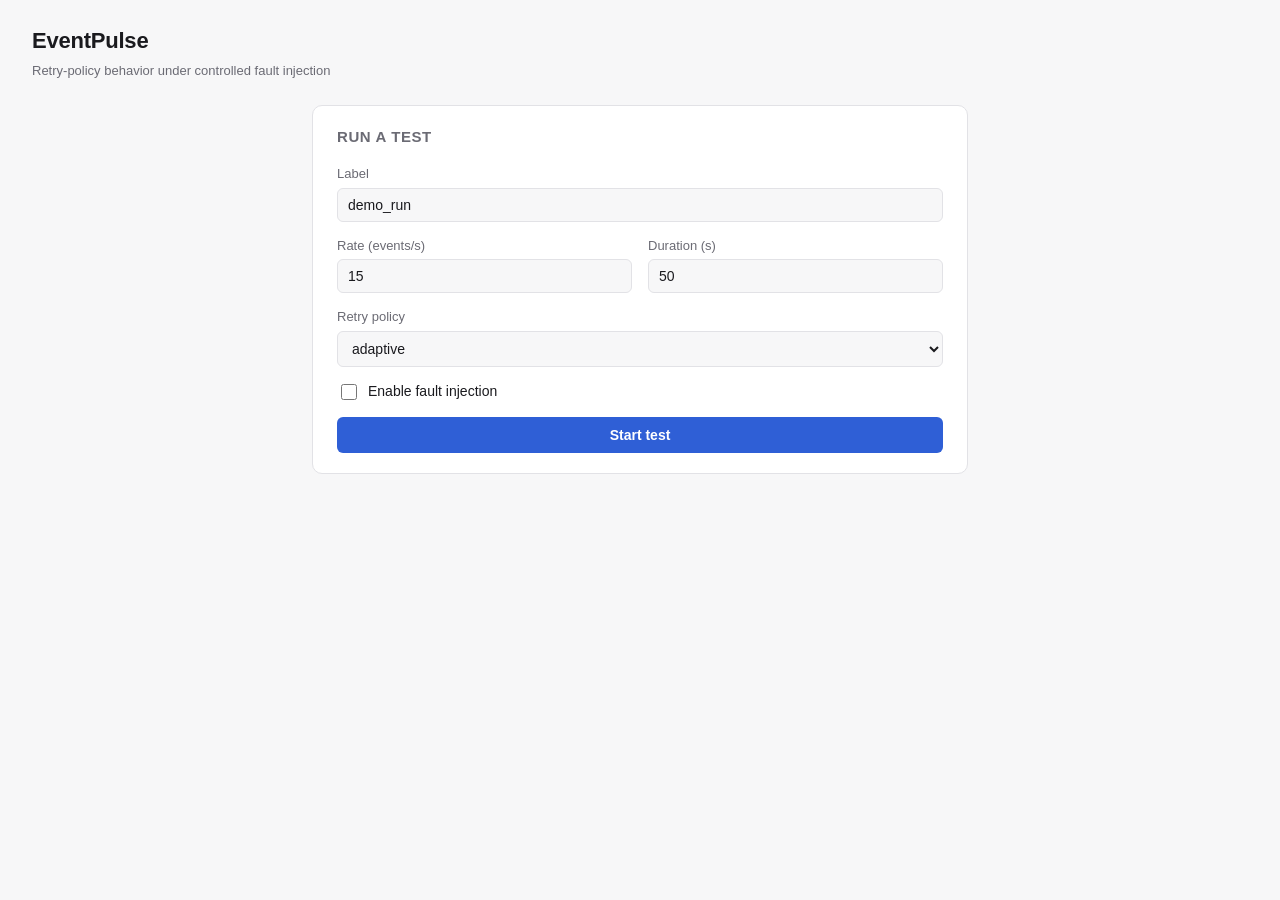
==== frontend/index.html @ cd07609e "refactor: move frontend to repo root, serve via bind mount" ====
<!DOCTYPE html>
<html lang="en">
<head>
<meta charset="UTF-8">
<title>EventPulse — Experiment Runner</title>
<link rel="stylesheet" href="style.css">
</head>
<body>
  <header>
    <h1>EventPulse</h1>
    <p class="subtitle">Retry-policy behavior under controlled fault injection</p>
  </header>

  <main>
    <section class="panel" id="config-panel">
      <h2>Run a test</h2>
      <form id="test-form">
        <div class="field">
          <label for="label">Label</label>
          <input type="text" id="label" value="demo_run" required>
        </div>

        <div class="field-row">
          <div class="field">
            <label for="rate">Rate (events/s)</label>
            <input type="number" id="rate" value="15" min="1" step="0.1" required>
          </div>
          <div class="field">
            <label for="duration">Duration (s)</label>
            <input type="number" id="duration" value="50" min="1" required>
          </div>
        </div>

        <div class="field">
          <label for="policy">Retry policy</label>
          <select id="policy">
            <option value="none">none</option>
            <option value="naive">naive</option>
            <option value="adaptive" selected>adaptive</option>
          </select>
        </div>

        <div class="field checkbox-field">
          <label><input type="checkbox" id="chaos-enabled"> Enable fault injection</label>
        </div>

        <div id="chaos-fields" class="chaos-fields" hidden>
          <div class="field-row">
            <div class="field">
              <label for="steady">Steady (s)</label>
              <input type="number" id="steady" value="15" min="0">
            </div>
            <div class="field">
              <label for="fault">Fault (s)</label>
              <input type="number" id="fault" value="40" min="0">
            </div>
            <div class="field">
              <label for="recovery">Recovery (s)</label>
              <input type="number" id="recovery" value="60" min="0">
            </div>
          </div>
          <div class="field-row">
            <div class="field">
              <label for="max-concurrency">Max concurrency (fault)</label>
              <input type="number" id="max-concurrency" value="3" min="1">
            </div>
            <div class="field">
              <label for="reject-rate">Reject rate</label>
              <input type="number" id="reject-rate" value="0" min="0" max="1" step="0.05">
            </div>
            <div class="field">
              <label for="latency-ms">Latency (ms, fault)</label>
              <input type="number" id="latency-ms" value="0" min="0">
            </div>
          </div>
          <div class="field-row">
            <div class="field">
              <label for="recovered-max-concurrency">Max concurrency (recovered)</label>
              <input type="number" id="recovered-max-concurrency" value="5" min="1">
            </div>
            <div class="field">
              <label for="recovered-latency-ms">Latency (ms, recovered)</label>
              <input type="number" id="recovered-latency-ms" value="200" min="0">
            </div>
          </div>
        </div>

        <button type="submit" id="start-btn">Start test</button>
      </form>
    </section>

    <section class="panel" id="status-panel" hidden>
      <h2>Status</h2>
      <div id="status-line" class="status-line">
        <span id="status-badge" class="badge">idle</span>
        <span id="status-detail"></span>
      </div>
      <div class="progress-bar">
        <div id="progress-fill" class="progress-fill"></div>
      </div>
      <div id="error-box" class="error-box" hidden></div>
    </section>

    <section class="panel" id="result-panel" hidden>
      <h2>Result</h2>
      <img id="chart-img" alt="Result chart">
    </section>
  </main>

  <script src="app.js"></script>
</body>
</html>
---- frontend/style.css ----
:root {
  color-scheme: light;
  --bg: #f7f7f8;
  --panel: #ffffff;
  --border: #e2e2e6;
  --text: #1a1a1e;
  --muted: #6b6b74;
  --accent: #2f5fd6;
  --accent-dark: #1e3fa0;
  --ok: #1c8a4a;
  --warn: #b9741a;
  --err: #c23a3a;
}

* { box-sizing: border-box; }

body {
  margin: 0;
  background: var(--bg);
  color: var(--text);
  font-family: -apple-system, BlinkMacSystemFont, "Segoe UI", Helvetica, Arial, sans-serif;
  font-size: 14px;
  line-height: 1.5;
}

header {
  padding: 24px 32px 8px;
}

header h1 {
  margin: 0;
  font-size: 22px;
  letter-spacing: -0.01em;
}

.subtitle {
  margin: 4px 0 0;
  color: var(--muted);
  font-size: 13px;
}

main {
  max-width: 720px;
  margin: 0 auto;
  padding: 16px 32px 48px;
  display: flex;
  flex-direction: column;
  gap: 20px;
}

.panel {
  background: var(--panel);
  border: 1px solid var(--border);
  border-radius: 10px;
  padding: 20px 24px;
}

.panel h2 {
  margin: 0 0 16px;
  font-size: 15px;
  font-weight: 600;
  color: var(--muted);
  text-transform: uppercase;
  letter-spacing: 0.04em;
}

.field {
  margin-bottom: 14px;
}

.field-row {
  display: flex;
  gap: 16px;
}

.field-row .field {
  flex: 1;
}

label {
  display: block;
  margin-bottom: 4px;
  font-size: 13px;
  color: var(--muted);
}

.checkbox-field label {
  display: flex;
  align-items: center;
  gap: 8px;
  font-size: 14px;
  color: var(--text);
}

input[type="text"],
input[type="number"],
select {
  width: 100%;
  padding: 8px 10px;
  border: 1px solid var(--border);
  border-radius: 6px;
  font-size: 14px;
  background: var(--bg);
  color: var(--text);
}

input[type="checkbox"] {
  width: 16px;
  height: 16px;
}

.chaos-fields {
  border-top: 1px solid var(--border);
  margin-top: 8px;
  padding-top: 14px;
}

button {
  width: 100%;
  padding: 10px 16px;
  border: none;
  border-radius: 6px;
  background: var(--accent);
  color: white;
  font-size: 14px;
  font-weight: 600;
  cursor: pointer;
}

button:hover:not(:disabled) { background: var(--accent-dark); }
button:disabled { opacity: 0.5; cursor: not-allowed; }

.status-line {
  display: flex;
  align-items: center;
  gap: 10px;
  margin-bottom: 12px;
}

.badge {
  display: inline-block;
  padding: 3px 10px;
  border-radius: 999px;
  font-size: 12px;
  font-weight: 600;
  background: #eef0f5;
  color: var(--muted);
}

.badge-running, .badge-starting { background: #e6edfd; color: var(--accent); }
.badge-draining, .badge-extracting { background: #fdf2e0; color: var(--warn); }
.badge-done { background: #e5f6ec; color: var(--ok); }
.badge-failed, .badge-error { background: #fbe9e9; color: var(--err); }

#status-detail {
  color: var(--muted);
  font-size: 13px;
}

.progress-bar {
  height: 8px;
  background: var(--bg);
  border: 1px solid var(--border);
  border-radius: 999px;
  overflow: hidden;
}

.progress-fill {
  height: 100%;
  width: 0%;
  background: var(--accent);
  transition: width 0.3s ease;
}

.error-box {
  margin-top: 12px;
  padding: 10px 12px;
  background: #fbe9e9;
  color: var(--err);
  border-radius: 6px;
  font-size: 13px;
  white-space: pre-wrap;
}

#chart-img {
  width: 100%;
  border-radius: 6px;
  border: 1px solid var(--border);
}
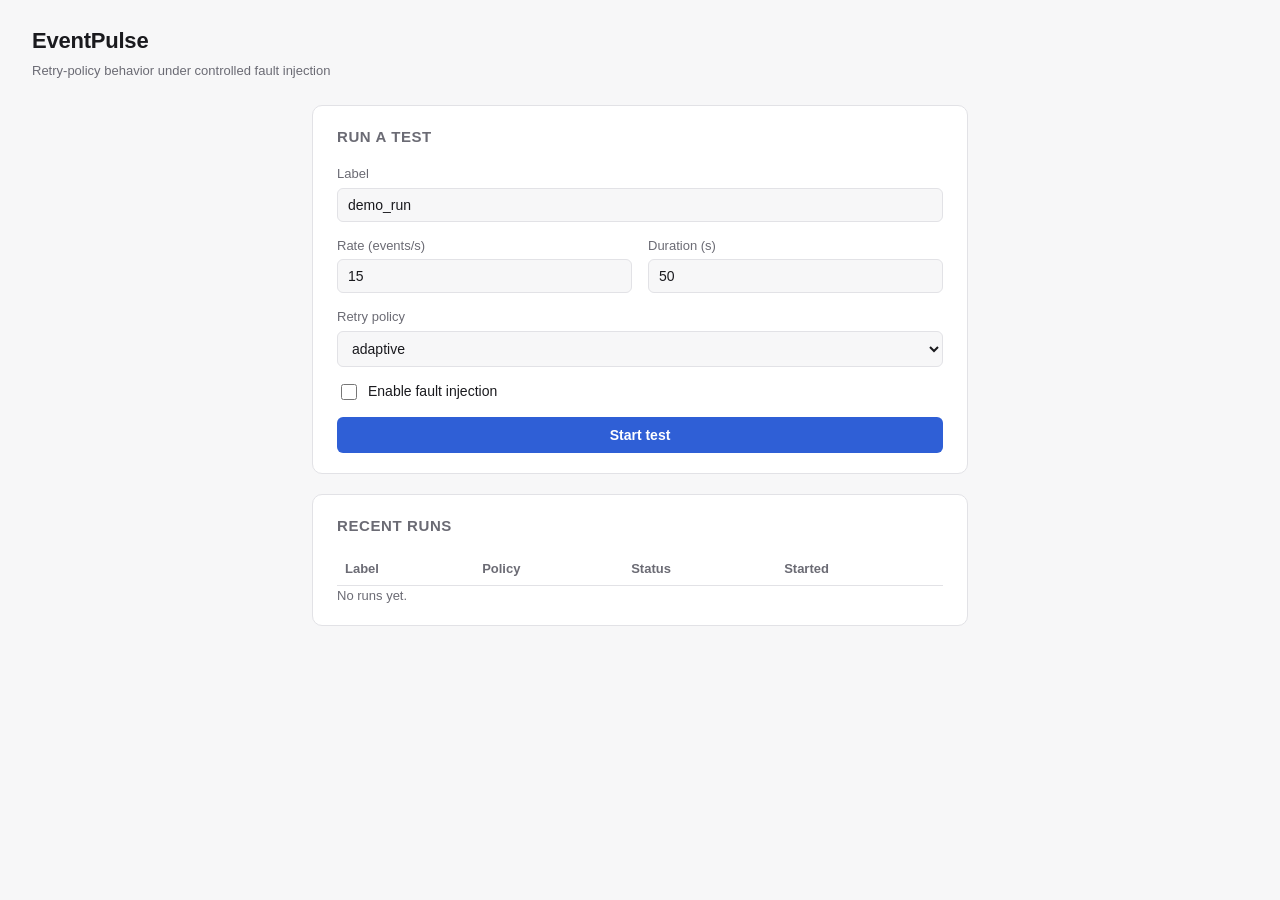
==== commit 2f81b37c: "feat: add run cancellation and history to harness service and UI" ====
--- a/frontend/index.html
+++ b/frontend/index.html
@@ -99,12 +99,24 @@
         <div id="progress-fill" class="progress-fill"></div>
       </div>
       <div id="error-box" class="error-box" hidden></div>
+      <button type="button" id="cancel-btn" class="secondary-btn" hidden>Cancel run</button>
     </section>
 
     <section class="panel" id="result-panel" hidden>
       <h2>Result</h2>
       <img id="chart-img" alt="Result chart">
     </section>
+
+    <section class="panel" id="history-panel">
+      <h2>Recent runs</h2>
+      <table id="history-table">
+        <thead>
+          <tr><th>Label</th><th>Policy</th><th>Status</th><th>Started</th></tr>
+        </thead>
+        <tbody id="history-body"></tbody>
+      </table>
+      <p id="history-empty" class="muted-note">No runs yet.</p>
+    </section>
   </main>
 
   <script src="app.js"></script>
--- a/frontend/style.css
+++ b/frontend/style.css
@@ -151,6 +151,7 @@
 .badge-draining, .badge-extracting { background: #fdf2e0; color: var(--warn); }
 .badge-done { background: #e5f6ec; color: var(--ok); }
 .badge-failed, .badge-error { background: #fbe9e9; color: var(--err); }
+.badge-cancelled, .badge-busy { background: #eef0f5; color: var(--muted); }
 
 #status-detail {
   color: var(--muted);
@@ -187,3 +188,39 @@
   border-radius: 6px;
   border: 1px solid var(--border);
 }
+
+.secondary-btn {
+  margin-top: 12px;
+  background: transparent;
+  color: var(--err);
+  border: 1px solid var(--err);
+}
+
+.secondary-btn:hover:not(:disabled) {
+  background: #fbe9e9;
+}
+
+#history-table {
+  width: 100%;
+  border-collapse: collapse;
+  font-size: 13px;
+}
+
+#history-table th {
+  text-align: left;
+  padding: 6px 8px;
+  color: var(--muted);
+  font-weight: 600;
+  border-bottom: 1px solid var(--border);
+}
+
+#history-table td {
+  padding: 6px 8px;
+  border-bottom: 1px solid var(--border);
+}
+
+.muted-note {
+  color: var(--muted);
+  font-size: 13px;
+  margin: 0;
+}
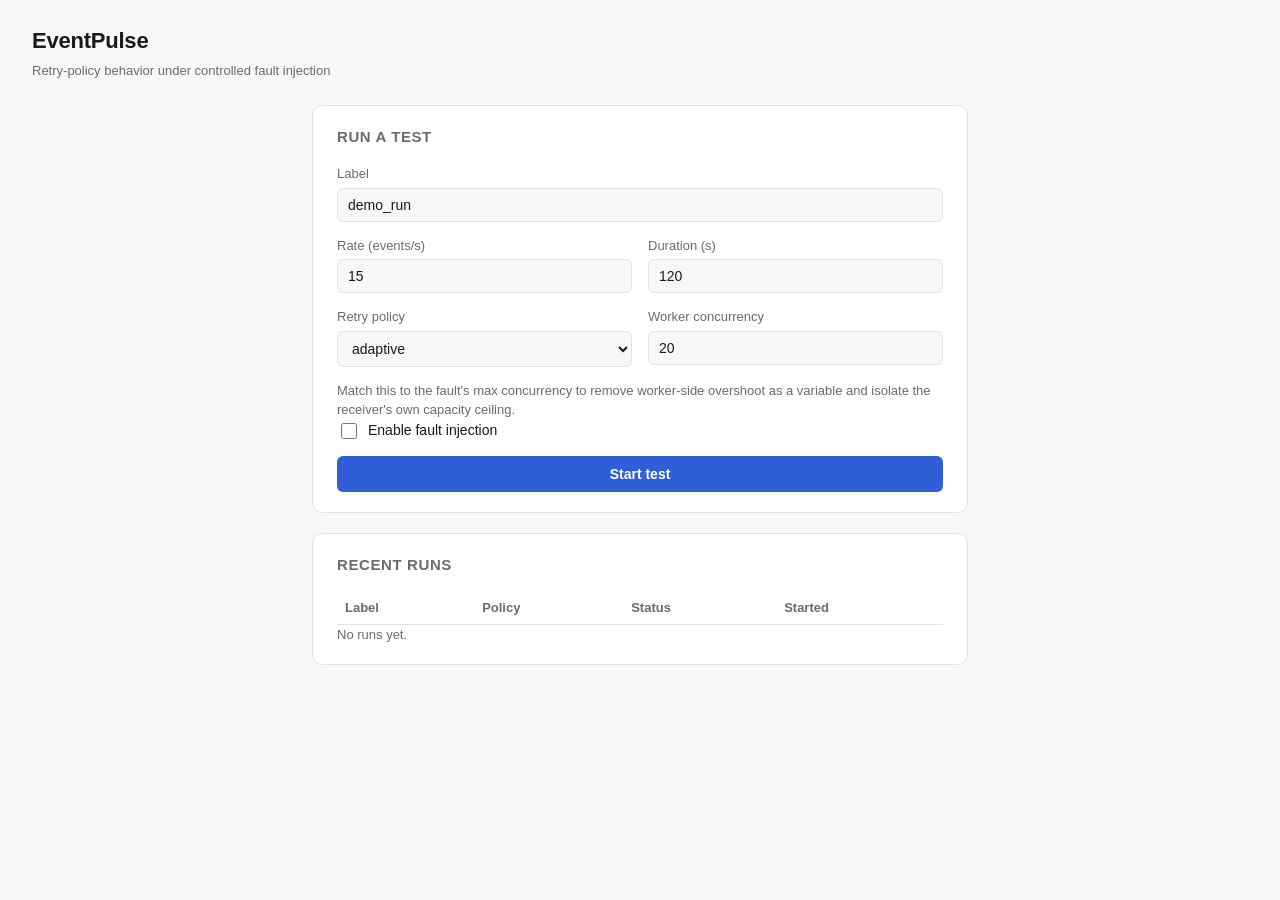
==== commit c42cf318: "feat: frontend polish -- grouped chaos fields, status dot, worker concurrency" ====
--- a/frontend/index.html
+++ b/frontend/index.html
@@ -27,60 +27,79 @@
           </div>
           <div class="field">
             <label for="duration">Duration (s)</label>
-            <input type="number" id="duration" value="50" min="1" required>
+            <input type="number" id="duration" value="120" min="1" required>
           </div>
         </div>
 
-        <div class="field">
-          <label for="policy">Retry policy</label>
-          <select id="policy">
-            <option value="none">none</option>
-            <option value="naive">naive</option>
-            <option value="adaptive" selected>adaptive</option>
-          </select>
+        <div class="field-row">
+          <div class="field">
+            <label for="policy">Retry policy</label>
+            <select id="policy">
+              <option value="none">none</option>
+              <option value="naive">naive</option>
+              <option value="adaptive" selected>adaptive</option>
+            </select>
+          </div>
+          <div class="field">
+            <label for="worker-concurrency">Worker concurrency</label>
+            <input type="number" id="worker-concurrency" value="20" min="1">
+          </div>
         </div>
+        <p class="muted-note">Match this to the fault's max concurrency to remove worker-side overshoot as a variable and isolate the receiver's own capacity ceiling.</p>
 
         <div class="field checkbox-field">
           <label><input type="checkbox" id="chaos-enabled"> Enable fault injection</label>
         </div>
 
         <div id="chaos-fields" class="chaos-fields" hidden>
-          <div class="field-row">
-            <div class="field">
-              <label for="steady">Steady (s)</label>
-              <input type="number" id="steady" value="15" min="0">
+          <div class="chaos-group">
+            <h3 class="chaos-group-title">Timeline</h3>
+            <div class="field-row">
+              <div class="field">
+                <label for="steady">Steady (s)</label>
+                <input type="number" id="steady" value="15" min="0">
+              </div>
+              <div class="field">
+                <label for="fault">Fault (s)</label>
+                <input type="number" id="fault" value="40" min="0">
+              </div>
+              <div class="field">
+                <label for="recovery">Recovery (s)</label>
+                <input type="number" id="recovery" value="60" min="0">
+              </div>
             </div>
-            <div class="field">
-              <label for="fault">Fault (s)</label>
-              <input type="number" id="fault" value="40" min="0">
-            </div>
-            <div class="field">
-              <label for="recovery">Recovery (s)</label>
-              <input type="number" id="recovery" value="60" min="0">
+            <p id="chaos-total-hint" class="muted-note"></p>
+          </div>
+
+          <div class="chaos-group">
+            <h3 class="chaos-group-title">During fault</h3>
+            <div class="field-row">
+              <div class="field">
+                <label for="max-concurrency">Max concurrency</label>
+                <input type="number" id="max-concurrency" value="3" min="1">
+              </div>
+              <div class="field">
+                <label for="reject-rate">Reject rate</label>
+                <input type="number" id="reject-rate" value="0" min="0" max="1" step="0.05">
+              </div>
+              <div class="field">
+                <label for="latency-ms">Latency (ms)</label>
+                <input type="number" id="latency-ms" value="0" min="0">
+              </div>
             </div>
           </div>
-          <div class="field-row">
-            <div class="field">
-              <label for="max-concurrency">Max concurrency (fault)</label>
-              <input type="number" id="max-concurrency" value="3" min="1">
-            </div>
-            <div class="field">
-              <label for="reject-rate">Reject rate</label>
-              <input type="number" id="reject-rate" value="0" min="0" max="1" step="0.05">
-            </div>
-            <div class="field">
-              <label for="latency-ms">Latency (ms, fault)</label>
-              <input type="number" id="latency-ms" value="0" min="0">
-            </div>
-          </div>
-          <div class="field-row">
-            <div class="field">
-              <label for="recovered-max-concurrency">Max concurrency (recovered)</label>
-              <input type="number" id="recovered-max-concurrency" value="5" min="1">
-            </div>
-            <div class="field">
-              <label for="recovered-latency-ms">Latency (ms, recovered)</label>
-              <input type="number" id="recovered-latency-ms" value="200" min="0">
+
+          <div class="chaos-group">
+            <h3 class="chaos-group-title">During recovery</h3>
+            <div class="field-row">
+              <div class="field">
+                <label for="recovered-max-concurrency">Max concurrency</label>
+                <input type="number" id="recovered-max-concurrency" value="5" min="1">
+              </div>
+              <div class="field">
+                <label for="recovered-latency-ms">Latency (ms)</label>
+                <input type="number" id="recovered-latency-ms" value="200" min="0">
+              </div>
             </div>
           </div>
         </div>
@@ -92,6 +111,7 @@
     <section class="panel" id="status-panel" hidden>
       <h2>Status</h2>
       <div id="status-line" class="status-line">
+        <span id="status-dot" class="status-dot"></span>
         <span id="status-badge" class="badge">idle</span>
         <span id="status-detail"></span>
       </div>
--- a/frontend/style.css
+++ b/frontend/style.css
@@ -112,7 +112,24 @@
 .chaos-fields {
   border-top: 1px solid var(--border);
   margin-top: 8px;
-  padding-top: 14px;
+  padding-top: 4px;
+}
+
+.chaos-group {
+  margin-top: 14px;
+}
+
+#chaos-total-hint {
+  margin-top: 8px;
+}
+
+.chaos-group-title {
+  margin: 0 0 10px;
+  font-size: 11px;
+  font-weight: 700;
+  color: var(--accent);
+  text-transform: uppercase;
+  letter-spacing: 0.06em;
 }
 
 button {
@@ -153,6 +170,30 @@
 .badge-failed, .badge-error { background: #fbe9e9; color: var(--err); }
 .badge-cancelled, .badge-busy { background: #eef0f5; color: var(--muted); }
 
+.status-dot {
+  display: inline-block;
+  width: 8px;
+  height: 8px;
+  border-radius: 50%;
+  background: var(--muted);
+  flex-shrink: 0;
+}
+
+.dot-running, .dot-starting { background: var(--accent); }
+.dot-draining, .dot-extracting { background: var(--warn); }
+.dot-done { background: var(--ok); }
+.dot-failed, .dot-error { background: var(--err); }
+.dot-cancelled, .dot-busy { background: var(--muted); }
+
+.dot-pulse {
+  animation: dot-pulse 1.2s ease-in-out infinite;
+}
+
+@keyframes dot-pulse {
+  0%, 100% { opacity: 1; transform: scale(1); }
+  50% { opacity: 0.45; transform: scale(1.3); }
+}
+
 #status-detail {
   color: var(--muted);
   font-size: 13px;
@@ -224,3 +265,7 @@
   font-size: 13px;
   margin: 0;
 }
+
+.warn-note {
+  color: var(--warn);
+}
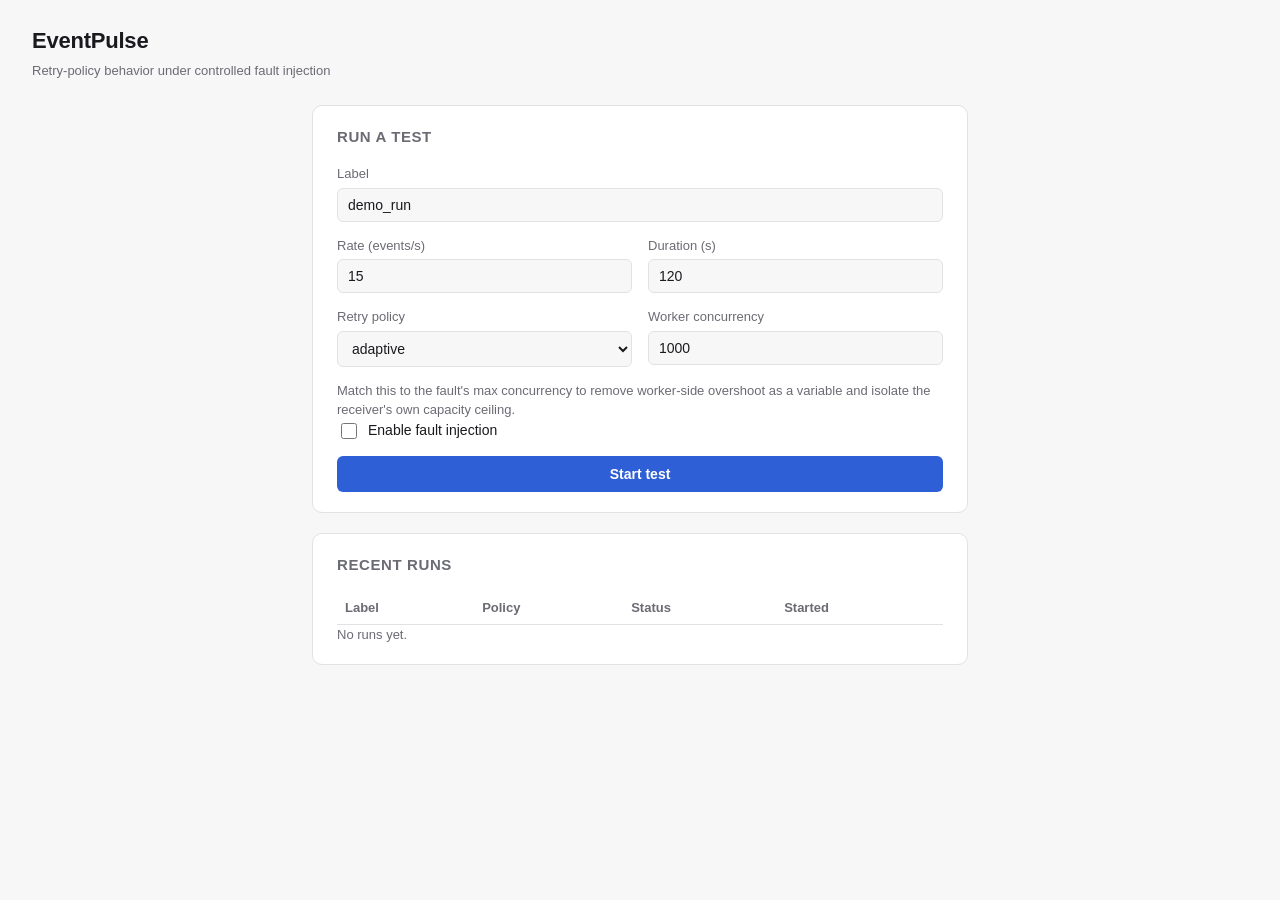
==== commit 63656852: "feat: add rho calculator, fix fault defaults that never created real load" ====
--- a/frontend/index.html
+++ b/frontend/index.html
@@ -42,7 +42,7 @@
           </div>
           <div class="field">
             <label for="worker-concurrency">Worker concurrency</label>
-            <input type="number" id="worker-concurrency" value="20" min="1">
+            <input type="number" id="worker-concurrency" value="1000" min="1">
           </div>
         </div>
         <p class="muted-note">Match this to the fault's max concurrency to remove worker-side overshoot as a variable and isolate the receiver's own capacity ceiling.</p>
@@ -84,9 +84,10 @@
               </div>
               <div class="field">
                 <label for="latency-ms">Latency (ms)</label>
-                <input type="number" id="latency-ms" value="0" min="0">
+                <input type="number" id="latency-ms" value="300" min="0">
               </div>
             </div>
+            <p id="fault-rho-hint" class="muted-note"></p>
           </div>
 
           <div class="chaos-group">
@@ -98,9 +99,10 @@
               </div>
               <div class="field">
                 <label for="recovered-latency-ms">Latency (ms)</label>
-                <input type="number" id="recovered-latency-ms" value="200" min="0">
+                <input type="number" id="recovered-latency-ms" value="100" min="0">
               </div>
             </div>
+            <p id="recovery-rho-hint" class="muted-note"></p>
           </div>
         </div>
 
